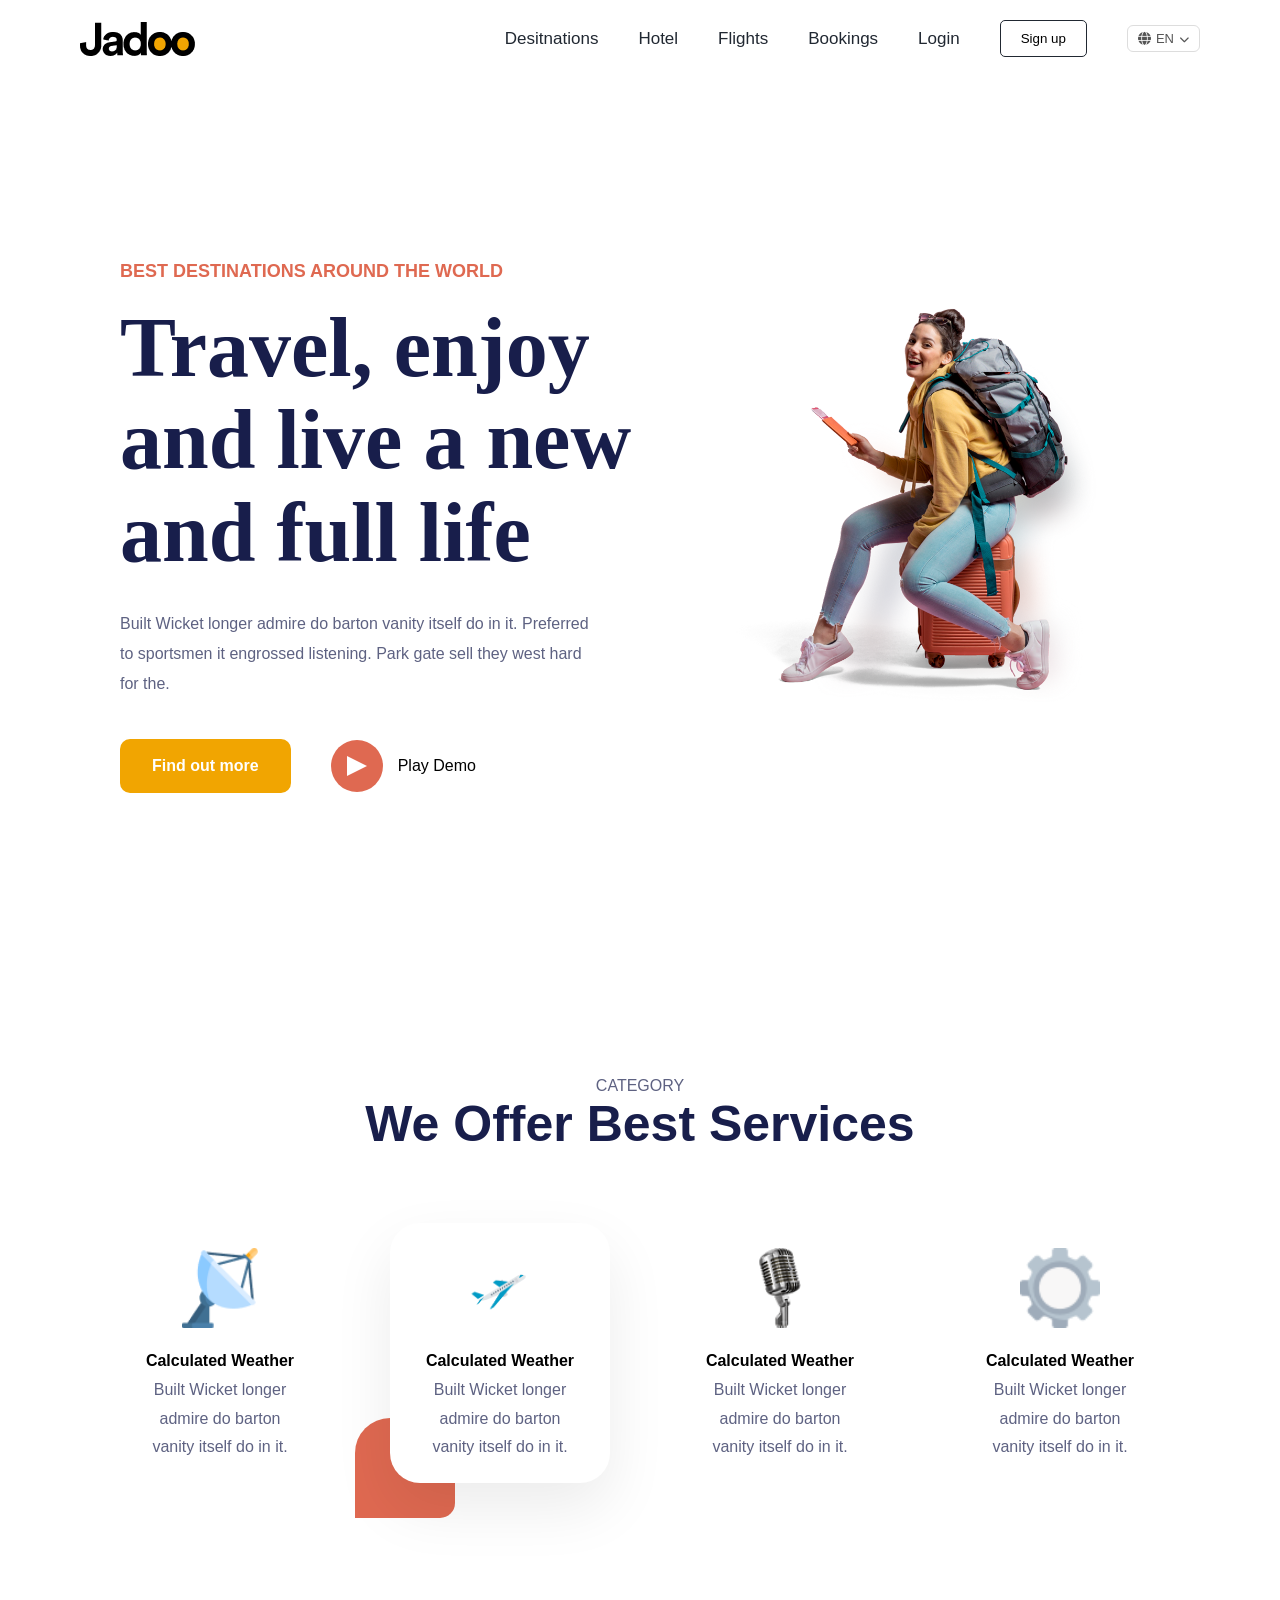
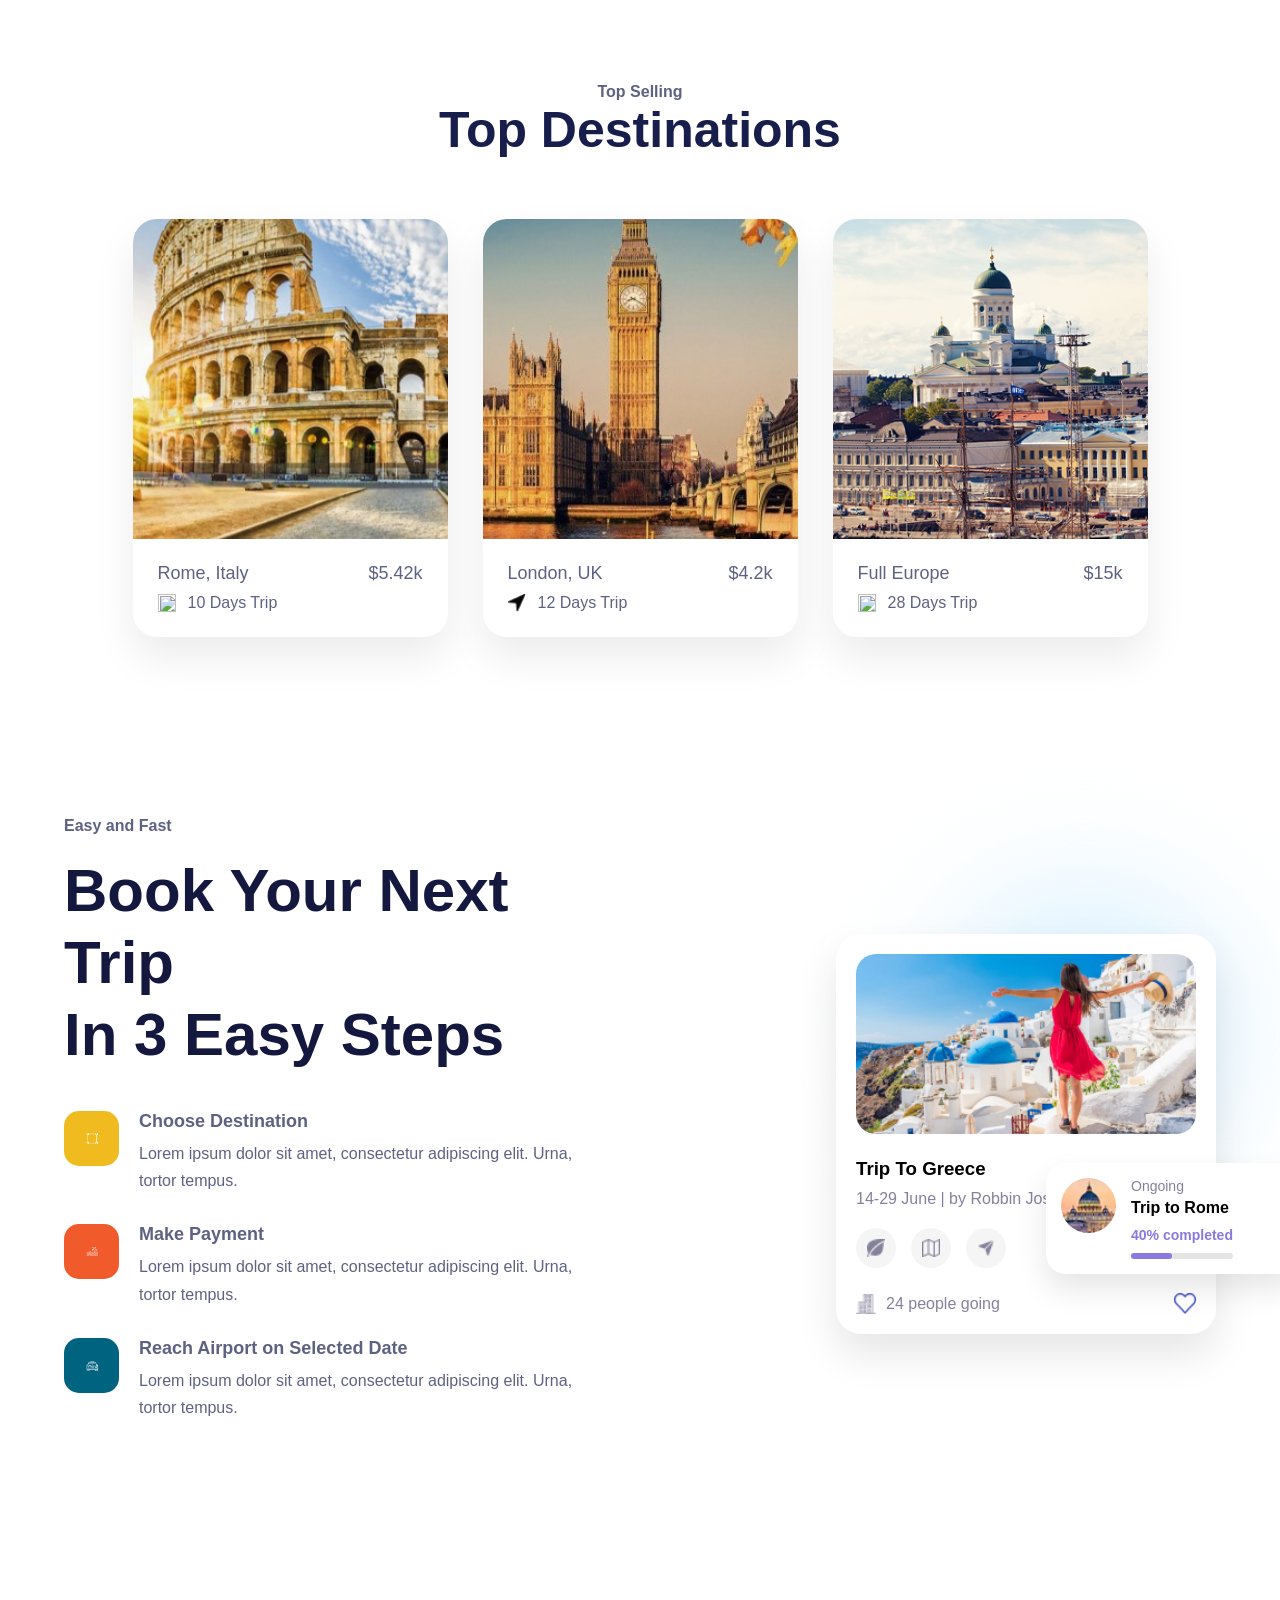
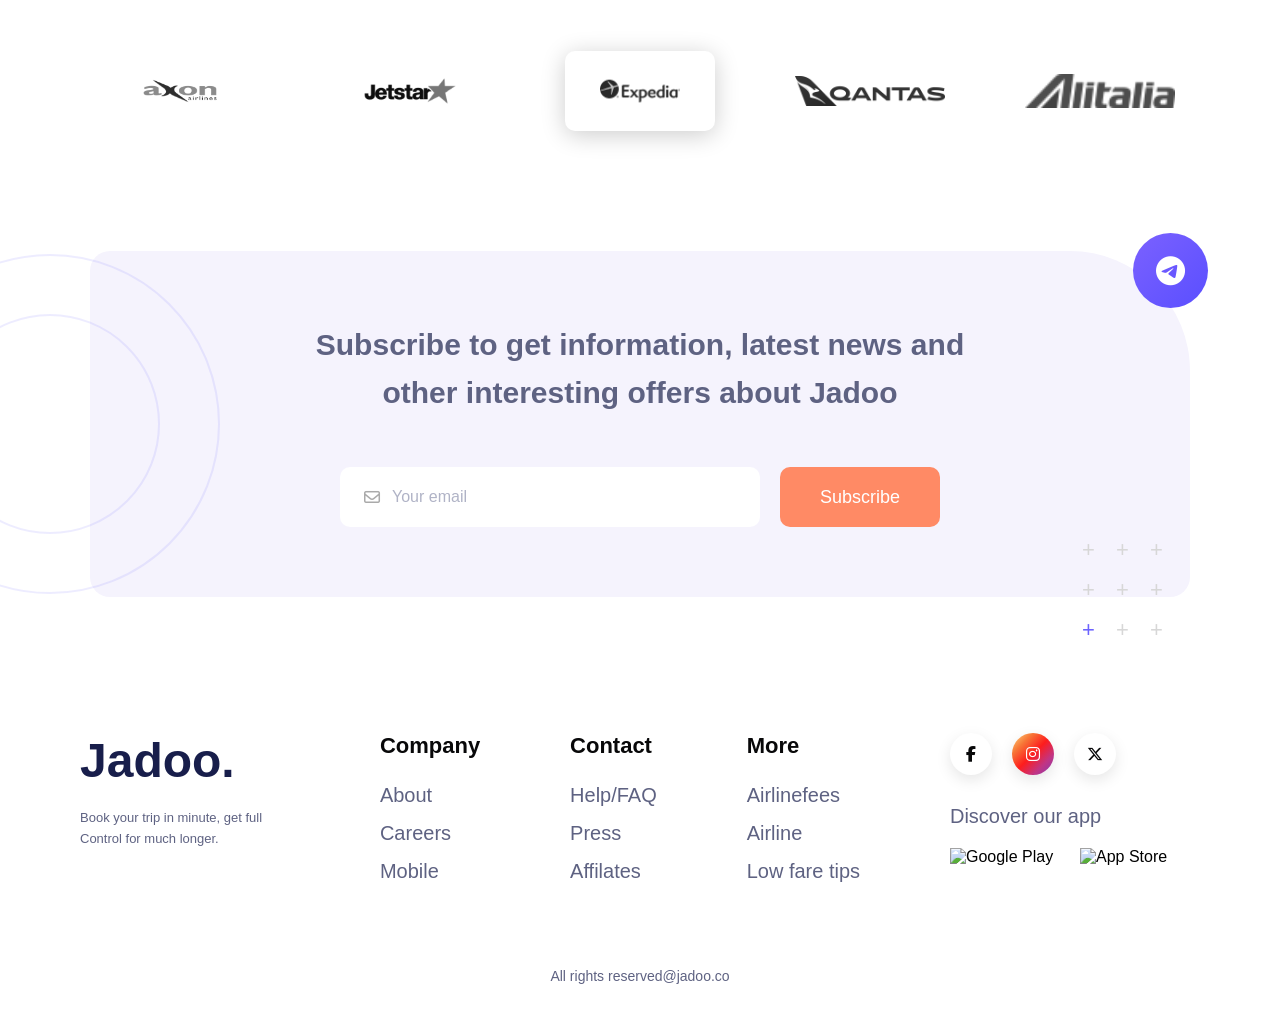
==== index.html @ e2c6bc91 "rename html file" ====
<!DOCTYPE html>
<html lang="en">
<head>
    <meta charset="UTF-8">
    <meta name="viewport" content="width=device-width, initial-scale=1.0">
    <title>travel</title>
    <link rel="stylesheet" href="travel.css">
    <link rel="stylesheet" href="https://cdnjs.cloudflare.com/ajax/libs/font-awesome/6.5.1/css/all.min.css">

    <style>
        .lang-wrapper {
            position: relative;
            display: inline-block;
        }

        .lang-btn {
            display: flex;
            align-items: center;
            gap: 5px;
            background: transparent;
            border: 1px solid #ddd;
            border-radius: 6px;
            cursor: pointer;
            color: #555;
            font-size: 13px;
            padding: 5px 10px;
        }

        .lang-btn:hover {
            border-color: #aaa;
        }

        .lang-dropdown {
            display: none;
            position: absolute;
            right: 0;
            top: calc(100% + 6px);
            background: #fff;
            border: 1px solid #eee;
            border-radius: 8px;
            min-width: 120px;
            box-shadow: 0 4px 16px rgba(0,0,0,0.08);
            overflow: hidden;
            z-index: 1000;
        }

        .lang-dropdown.open {
            display: block;
        }

        .lang-option {
            padding: 9px 14px;
            font-size: 13px;
            cursor: pointer;
            display: flex;
            justify-content: space-between;
            align-items: center;
            color: #444;
        }

        .lang-option:hover {
            background: #f7f7f7;
        }

        .lang-option.selected {
            background: #fef8ed;
        }

        .check-icon {
            color: #F5A623;
            display: none;
        }

        .lang-option.selected .check-icon {
            display: inline;
        }
    </style>
</head>
<body>

    <header>
        <img src="img/logo.png" alt="">
        <nav>
            <ul>
                <li><a href="#" data-en="Destinations" data-ar="الوجهات">Desitnations</a></li>
                <li><a href="#" data-en="Hotel" data-ar="الفنادق">Hotel</a></li>
                <li><a href="#" data-en="Flights" data-ar="الرحلات">Flights</a></li>
                <li><a href="#" data-en="Bookings" data-ar="الحجوزات">Bookings</a></li>
                <li><a href="#" data-en="Login" data-ar="تسجيل الدخول">Login</a></li>
                <button class="but" data-en="Sign up" data-ar="إنشاء حساب">Sign up</button>
                <li>
                    <div class="lang-wrapper">
                        <button class="lang-btn" id="lang-btn">
                            <i class="fa-solid fa-globe"></i>
                            <span id="lang-label">EN</span>
                            <i class="fa-solid fa-chevron-down" id="chevron" style="font-size:10px;"></i>
                        </button>
                        <div class="lang-dropdown" id="lang-dropdown">
                            <div class="lang-option selected" data-lang="EN">English <span class="check-icon">✓</span></div>
                            <div class="lang-option" data-lang="AR">العربية <span class="check-icon">✓</span></div>
                        </div>
                    </div>
                </li>
            </ul>
        </nav>
    </header>

    <section class="hero">
        <div class="hero-content">
            <span class="subtitle" data-en="BEST DESTINATIONS AROUND THE WORLD" data-ar="أفضل الوجهات حول العالم">
                BEST DESTINATIONS AROUND THE WORLD
            </span>

            <h1 data-en="Travel, enjoy <br> and live a new <br> and full life" data-ar="سافر، استمتع <br> وعش حياة <br> جديدة ومليئة">
                Travel, enjoy <br>
                and live a new <br>
                and full life
            </h1>

            <p data-en="Built Wicket longer admire do barton vanity itself do in it. Preferred to sportsmen it engrossed listening. Park gate sell they west hard for the." data-ar="استكشف أجمل الوجهات حول العالم واستمتع بتجارب لا تُنسى. نقدم لك أفضل العروض والخدمات لرحلة مثالية.">
                Built Wicket longer admire do barton vanity itself do in it.
                Preferred to sportsmen it engrossed listening.
                Park gate sell they west hard for the.
            </p>

            <div class="hero-buttons">
                <a href="#" class="btn-primary" data-en="Find out more" data-ar="اكتشف المزيد">Find out more</a>
                <div class="play-demo">
                    <div class="play-icon"><div class="triangle"></div></div>
                    <span data-en="Play Demo" data-ar="شاهد العرض">Play Demo</span>
                </div>
            </div>
        </div>

        <div class="hero-image">
            <img src="img/Traveller 1.png" alt="Traveller">
        </div>
    </section>

    <section class="CATEGORY">
        <p style="text-align: center; color: #5E6282;" data-en="CATEGORY" data-ar="الفئات">CATEGORY</p>
        <p style="text-align: center; color: #181E4B; font-size: 50px; font-weight: bold;" data-en="We Offer Best Services" data-ar="نقدم أفضل الخدمات">We Offer Best Services </p>
        <div class="cards">
            <div class="card-one">
                <img src="img/satellite-dish.png" alt="">
                <p style="font-weight: bold;" data-en="Calculated Weather" data-ar="طقس محسوب">Calculated Weather </p>
                <p style="color: #5E6282;" data-en="Built Wicket longer admire do barton vanity itself do in it." data-ar="نوفر لك معلومات دقيقة عن الطقس لتخطيط رحلتك بشكل مثالي.">Built Wicket longer <br>admire do barton <br> vanity itself do in it.</p>
            </div>
            <div class="card-two">
                <img src="img/plane.png" alt="">
                <p style="font-weight: bold;" data-en="Best Flights" data-ar="أفضل الرحلات">Calculated Weather </p>
                <p style="color: #5E6282;" data-en="Built Wicket longer admire do barton vanity itself do in it." data-ar="احجز أفضل رحلاتك الجوية بأسعار مناسبة وخدمة ممتازة.">Built Wicket longer <br>admire do barton <br> vanity itself do in it.</p>
                <div class="box_orange"></div>
            </div>
            <div class="card-one">
                <img src="img/image 25.png" alt="">
                <p style="font-weight: bold;" data-en="Local Events" data-ar="الفعاليات المحلية">Calculated Weather </p>
                <p style="color: #5E6282;" data-en="Built Wicket longer admire do barton vanity itself do in it." data-ar="اكتشف أفضل الفعاليات والأنشطة في وجهتك المفضلة.">Built Wicket longer <br>admire do barton <br> vanity itself do in it.</p>
            </div>
            <div class="card-one">
                <img src="img/power-supply 1.png" alt="">
                <p style="font-weight: bold;" data-en="Customization" data-ar="التخصيص">Calculated Weather </p>
                <p style="color: #5E6282;" data-en="Built Wicket longer admire do barton vanity itself do in it." data-ar="خصص رحلتك كما تريد واستمتع بتجربة سفر فريدة من نوعها.">Built Wicket longer <br>admire do barton <br> vanity itself do in it.</p>
            </div>
        </div>
    </section>

    <section class="TopSelling">
        <p style="text-align: center; color: #5E6282; font-weight:600;" data-en="Top Selling" data-ar="الأكثر مبيعاً">Top Selling</p>
        <p style="text-align: center; color: #181E4B; font-size: 50px; font-weight: bold;" data-en="Top Destinations" data-ar="أفضل الوجهات">Top Destinations</p>

        <div class="cardsCity">
            <div class="cardCity">
                <img src="img/London.png" alt="">
                <div class="cityInfo">
                    <p data-en="Rome, Italy" data-ar="روما، إيطاليا">Rome, Italy</p>
                    <p>$5.42k</p>
                </div>
                <div class="tripInfo">
                    <img src="img/navigation.png" alt="">
                    <p data-en="10 Days Trip" data-ar="رحلة 10 أيام">10 Days Trip</p>
                </div>
            </div>

            <div class="cardCity">
                <img src="img/Europe.jpg" alt="">
                <div class="cityInfo">
                    <p data-en="London, UK" data-ar="لندن، المملكة المتحدة">London, UK</p>
                    <p>$4.2k</p>
                </div>
                <div class="tripInfo">
                    <img src="img/Navigation.png" alt="">
                    <p data-en="12 Days Trip" data-ar="رحلة 12 يوماً">12 Days Trip</p>
                </div>
            </div>

            <div class="cardCity">
                <img src="img/Full Europe.png" alt="">
                <div class="cityInfo">
                    <p data-en="Full Europe" data-ar="جولة أوروبا الكاملة">Full Europe</p>
                    <p>$15k</p>
                </div>
                <div class="tripInfo">
                    <img src="img/navigation.png" alt="">
                    <p data-en="28 Days Trip" data-ar="رحلة 28 يوماً">28 Days Trip</p>
                </div>
            </div>
        </div>
    </section>

    <section class="Book">
        <div class="left-content">
            <p class="small-title" data-en="Easy and Fast" data-ar="سهل وسريع">Easy and Fast</p>
            <h1 class="main-title" data-en="Book Your Next Trip In 3 Easy Steps" data-ar="احجز رحلتك القادمة في 3 خطوات سهلة">
                Book Your Next Trip <br>In 3 Easy Steps
            </h1>

            <div class="paragraph">
                <div class="icon yellow"><img src="img/Choose Destination.png" alt=""></div>
                <div class="Book_text">
                    <h3 data-en="Choose Destination" data-ar="اختر الوجهة">Choose Destination</h3>
                    <p data-en="Lorem ipsum dolor sit amet, consectetur adipiscing elit. Urna, tortor tempus." data-ar="اختر وجهتك المفضلة من بين مئات الخيارات المتاحة حول العالم.">Lorem ipsum dolor sit amet, consectetur adipiscing elit. Urna, tortor tempus.</p>
                </div>
            </div>

            <div class="paragraph">
                <div class="icon orange"><img src="img/Make Payment.png" alt=""></div>
                <div class="Book_text">
                    <h3 data-en="Make Payment" data-ar="أتمم الدفع">Make Payment</h3>
                    <p data-en="Lorem ipsum dolor sit amet, consectetur adipiscing elit. Urna, tortor tempus." data-ar="ادفع بأمان وسهولة عبر وسائل الدفع المتعددة المتاحة لديك.">Lorem ipsum dolor sit amet, consectetur adipiscing elit. Urna, tortor tempus.</p>
                </div>
            </div>

            <div class="paragraph">
                <div class="icon blue"><img src="img/Reach Airport on Selected Date.png" alt=""></div>
                <div class="Book_text">
                    <h3 data-en="Reach Airport on Selected Date" data-ar="توجه للمطار في الموعد المحدد">Reach Airport on Selected Date</h3>
                    <p data-en="Lorem ipsum dolor sit amet, consectetur adipiscing elit. Urna, tortor tempus." data-ar="احضر إلى المطار في الموعد المحدد واستمتع برحلتك.">Lorem ipsum dolor sit amet, consectetur adipiscing elit. Urna, tortor tempus.</p>
                </div>
            </div>
        </div>

        <div class="right-content">
            <div class="TripToGreece">
                <img class="trip-image" src="img/Trip To Greece.jpg" alt="">
                <h3 data-en="Trip To Greece" data-ar="رحلة إلى اليونان">Trip To Greece</h3>
                <p class="date" data-en="14-29 June | by Robbin Joseph" data-ar="14-29 يونيو | بواسطة روبن جوزيف">14-29 June | by Robbin Joseph</p>
                <div class="icons">
                    <div class="circle"><img src="img/leaf 1.png" alt=""></div>
                    <div class="circle"><img src="img/map 1.png" alt=""></div>
                    <div class="circle"><img src="img/send 2.png" alt=""></div>
                </div>
                <div class="peopleHeart">
                    <div class="people">
                        <img src="img/building 1.png" alt="">
                        <span data-en="24 people going" data-ar="24 شخص مسجل">24 people going</span>
                    </div>
                    <img class="heart" src="img/heart (6) 1.png" alt="">
                </div>
            </div>

            <div class="ongoing-card">
                <img src="img/Ongoing.png" alt="">
                <div>
                    <p class="ongoing-text" data-en="Ongoing" data-ar="جارية">Ongoing</p>
                    <h4 data-en="Trip to Rome" data-ar="رحلة إلى روما">Trip to Rome</h4>
                    <p class="progress-text">
                        <span>40%</span> <span data-en="completed" data-ar="مكتملة">completed</span>
                    </p>
                    <div class="progress"><div class="progress-bar"></div></div>
                </div>
            </div>
        </div>
    </section>

    <section class="logos">
        <div class="logos">
            <img src="img/axon.png" alt="">
            <img src="img/jetstar.png" alt="">
            <img src="img/expedia.png" alt="" class="logoThree">
            <img src="img/qantas (1).png" alt="">
            <img src="img/alitalia.png" alt="">
        </div>
    </section>

    <section class="subscribe">
        <div class="subscribe-circles">
            <div class="circle-one"></div>
            <div class="circle-two"></div>
        </div>

        <h2 data-en="Subscribe to get information, latest news and other interesting offers about Jadoo" data-ar="اشترك للحصول على معلومات وآخر الأخبار والعروض المثيرة حول جادو">
            Subscribe to get information, latest news and other
            interesting offers about Jadoo
        </h2>

        <form class="subscribe-form">
            <div class="input-box">
                <i class="fa-regular fa-envelope"></i>
                <input type="email" id="email-input" placeholder="Your email" data-en-placeholder="Your email" data-ar-placeholder="بريدك الإلكتروني">
            </div>
            <button type="submit" data-en="Subscribe" data-ar="اشترك">Subscribe</button>
        </form>

        <div class="telegram"><i class="fa-brands fa-telegram"></i></div>
    </section>

    <div class="plus-pattern">
        <span>+</span><span>+</span><span>+</span>
        <span>+</span><span>+</span><span>+</span>
        <span class="active">+</span><span>+</span><span>+</span>
    </div>

    <footer>
        <div class="footer-container">
            <div class="footer-logo">
                <h2>Jadoo.</h2>
                <p data-en="Book your trip in minute, get full Control for much longer." data-ar="احجز رحلتك في دقيقة، واحصل على تحكم كامل لفترة أطول.">
                    Book your trip in minute, get full Control for much longer.
                </p>
            </div>

            <div class="footer-links">
                <h3 data-en="Company" data-ar="الشركة">Company</h3>
                <ul>
                    <li><a href="#" data-en="About" data-ar="عن الشركة">About</a></li>
                    <li><a href="#" data-en="Careers" data-ar="وظائف">Careers</a></li>
                    <li><a href="#" data-en="Mobile" data-ar="الجوال">Mobile</a></li>
                </ul>
            </div>

            <div class="footer-links">
                <h3 data-en="Contact" data-ar="التواصل">Contact</h3>
                <ul>
                    <li><a href="#" data-en="Help/FAQ" data-ar="المساعدة / الأسئلة الشائعة">Help/FAQ</a></li>
                    <li><a href="#" data-en="Press" data-ar="الصحافة">Press</a></li>
                    <li><a href="#" data-en="Affiliates" data-ar="الشركاء">Affilates</a></li>
                </ul>
            </div>

            <div class="footer-links">
                <h3 data-en="More" data-ar="المزيد">More</h3>
                <ul>
                    <li><a href="#" data-en="Airline fees" data-ar="رسوم الطيران">Airlinefees</a></li>
                    <li><a href="#" data-en="Airline" data-ar="شركات الطيران">Airline</a></li>
                    <li><a href="#" data-en="Low fare tips" data-ar="نصائح التوفير">Low fare tips</a></li>
                </ul>
            </div>

            <div class="footer-social">
                <div class="social-icons">
                    <a href="#"><i class="fa-brands fa-facebook-f"></i></a>
                    <a href="#" class="instagram"><i class="fa-brands fa-instagram"></i></a>
                    <a href="#"><i class="fa-brands fa-x-twitter"></i></a>
                </div>
                <h4 data-en="Discover our app" data-ar="اكتشف تطبيقنا">Discover our app</h4>
                <div class="app-buttons">
                    <img src="https://upload.wikimedia.org/wikipedia/commons/7/78/Google_Play_Store_badge_EN.svg" alt="Google Play">
                    <img src="https://developer.apple.com/assets/elements/badges/download-on-the-app-store.svg" alt="App Store">
                </div>
            </div>
        </div>

        <div class="copyright" data-en="All rights reserved@jadoo.co" data-ar="جميع الحقوق محفوظة@jadoo.co">
            All rights reserved@jadoo.co
        </div>
    </footer>

    <script>
        const langBtn = document.getElementById('lang-btn');
        const dropdown = document.getElementById('lang-dropdown');
        const langLabel = document.getElementById('lang-label');
        let currentLang = 'EN';

        langBtn.addEventListener('click', e => {
            e.stopPropagation();
            dropdown.classList.toggle('open');
        });

        document.addEventListener('click', () => dropdown.classList.remove('open'));

        document.querySelectorAll('.lang-option').forEach(opt => {
            opt.addEventListener('click', e => {
                e.stopPropagation();
                const lang = opt.dataset.lang;
                if (lang === currentLang) return;
                currentLang = lang;

                document.querySelectorAll('.lang-option').forEach(o => o.classList.remove('selected'));
                opt.classList.add('selected');
                langLabel.textContent = lang;

                const isAR = lang === 'AR';
                document.documentElement.lang = isAR ? 'ar' : 'en';
                document.documentElement.dir = isAR ? 'rtl' : 'ltr';

                document.querySelectorAll('[data-en]').forEach(el => {
                    if (el.tagName === 'INPUT') return;
                    el.innerHTML = isAR ? el.dataset.ar : el.dataset.en;
                });

                document.querySelectorAll('[data-en-placeholder]').forEach(el => {
                    el.placeholder = isAR ? el.dataset.arPlaceholder : el.dataset.enPlaceholder;
                });

                dropdown.classList.remove('open');
            });
        });
    </script>

</body>
</html>
---- travel.css ----
* {
    margin: 0;
    padding: 0;
    box-sizing: border-box;
}

body {
    font-family: 'Poppins', sans-serif;
    background: #fff;
}

header {
    display: flex;
    justify-content: space-between;
    align-items: center;
    padding: 20px 80px;
}

nav ul {
    display: flex;
    align-items: center;
    gap: 40px;
    list-style: none;
}

nav ul li a {
    text-decoration: none;
    color: #212832;
    font-size: 17px;
    font-weight: 500;
}

button {
    padding: 10px 20px;
    border: 1px solid #212832;
    border-radius: 5px;
    background: transparent;
    cursor: pointer;
}
.hero {
    width: 100%;
    min-height: 100vh;
    display: flex;
    justify-content: space-between;
    align-items: center;
    padding: 50px 120px;
}

.hero-content {
    width: 50%;
}

.subtitle {
    color: #DF6951;
    font-size: 18px;
    font-weight: 700;
    text-transform: uppercase;
}

.hero-content h1 {
    font-size: 84px;
    color: #181E4B;
    line-height: 1.1;
    margin-top: 20px;
    font-family: Georgia, serif;
}

.hero-content p {
    margin-top: 30px;
    color: #5E6282;
    line-height: 30px;
    max-width: 480px;
}

.hero-buttons {
    display: flex;
    align-items: center;
    gap: 40px;
    margin-top: 40px;
}

.btn-primary {
    background: #F1A501;
    color: #fff;
    text-decoration: none;
    padding: 18px 32px;
    border-radius: 10px;
    font-weight: 600;
}

.play-demo {
    display: flex;
    align-items: center;
    gap: 15px;
    cursor: pointer;
}

.play-icon {
    width: 52px;
    height: 52px;
    border-radius: 50%;
    background: #DF6951;
    display: flex;
    justify-content: center;
    align-items: center;
    color: #fff;
    font-size: 14px;
}
.triangle{
    width: 0;
    height: 0;
    border-top: 10px solid transparent;
    border-bottom: 10px solid transparent;
    border-left: 20px solid white;
}
.hero-image {
    width: 50%;
    display: flex;
    justify-content: center;
}

.hero-image img {
    width: 90%;
    max-width: 650px;
}

.CATEGORY {
    padding: 100px 80px;
    text-align: center;
}

.cards {
    display: flex;
    justify-content: center;
    align-items: center;
    gap: 60px;
    margin-top: 70px;
    flex-wrap: wrap;
}

.card-one {
    width: 220px;
    height: 260px;
    padding: 25px;
    border-radius: 30px;
    background: #fff;
    text-align: center;
}

.card-one img {
    width: 80px;
    height: 80px;
    object-fit: contain;
    margin-bottom: 15px;
}

.card-two {
    width: 220px;
    height: 260px;
    padding: 25px;
    border-radius: 30px;
    background: #fff;
    text-align: center;
    position: relative;
    box-shadow: 0px 25px 60px rgba(0, 0, 0, 0.08);
}

.card-two img {
    width: 80px;
    height: 80px;
    object-fit: contain;
    margin-bottom: 15px;
}

.card-one p,
.card-two p {
    line-height: 1.8;
}

.box_orange {
    position: absolute;
    width: 100px;
    height: 100px;
    background: #DF6951;
    border-radius: 35px 0px 15px 0px;
    left: -35px;
    bottom: -35px;
    z-index: -1;
}

.TopSelling {
    padding: 100px 80px;
}

.cardsCity {
    display: flex;
    justify-content: center;
    gap: 35px;
    margin-top: 60px;
    flex-wrap: wrap;
}

.cardCity {
    width: 315px;
    background: #fff;
    border-radius: 24px;
    overflow: hidden;
    box-shadow: 0px 20px 40px rgba(0, 0, 0, 0.08);
    transition: 0.3s;
}

.cardCity:hover {
    transform: translateY(-10px);
}

.cardCity img {
    width: 100%;
    height: 320px;
    object-fit: cover;
}

.cityInfo {
    display: flex;
    justify-content: space-between;
    padding: 20px 25px 10px;
    color: #5E6282;
    font-size: 18px;
}

.tripInfo {
    display: flex;
    align-items: center;
    gap: 12px;
    padding: 0 25px 25px;
    color: #5E6282;
}

.tripInfo img {
    width: 18px;
    height: 18px;
}

.cityInfo p,
.tripInfo p {
    margin: 0;
}


.Book {
    width: 90%;
    margin: auto;
    display: flex;
    justify-content: space-between;
    align-items: center;
    padding: 80px 0;
}

.left-content {
    width: 45%;
}

.small-title {
    color: #5E6282;
    font-weight: 600;
    margin-bottom: 20px;
}

.main-title {
    font-size: 60px;
    line-height: 1.2;
    color: #14183E;
    margin-bottom: 40px;
}

.paragraph {
    display: flex;
    gap: 20px;
    margin-bottom: 30px;
}

.icon {
    width: 55px;
    height: 55px;
    border-radius: 15px;
    display: flex;
    justify-content: center;
    align-items: center;
    flex-shrink: 0;
}

.icon img {
    width: 24px;
}

.yellow { background: #F0BB1F; }
.orange { background: #F15A2B; }
.blue   { background: #006380; }

.Book_text h3 {
    color: #5E6282;
    font-size: 18px;
    margin-bottom: 8px;
}

.Book_text p {
    color: #5E6282;
    line-height: 1.7;
}


.right-content {
    position: relative;
}

.right-content::before {
    content: "";
    position: absolute;
    width: 300px;
    height: 300px;
    background: #DDF2FF;
    border-radius: 50%;
    top: -50px;
    left: 100px;
    filter: blur(60px);
    z-index: -1;
}

.TripToGreece {
    width: 380px;
    background: white;
    border-radius: 25px;
    padding: 20px;
    box-shadow: 0 20px 40px rgba(0, 0, 0, 0.10);
}

.trip-image {
    width: 100%;
    height: 180px;
    object-fit: cover;
    border-radius: 20px;
}

.TripToGreece h3 {
    margin-top: 20px;
    margin-bottom: 10px;
}

.date {
    color: #84829A;
}

.icons {
    display: flex;
    gap: 15px;
    margin-top: 20px;
}

.circle {
    width: 40px;
    height: 40px;
    border-radius: 50%;
    background: #F5F5F5;
    display: flex;
    justify-content: center;
    align-items: center;
}

.circle img {
    width: 18px;
}

.peopleHeart {
    margin-top: 25px;
    display: flex;
    justify-content: space-between;
    align-items: center;
}

.people {
    display: flex;
    gap: 10px;
    align-items: center;
}

.people img {
    width: 20px;
}

.people span {
    color: #84829A;
}

.heart {
    width: 22px;
}

.ongoing-card {
    position: absolute;
    right: -80px;
    bottom: 60px;
    width: 250px;
    background: white;
    border-radius: 20px;
    padding: 15px;
    display: flex;
    gap: 15px;
    box-shadow: 0 15px 30px rgba(0, 0, 0, 0.10);
}

.ongoing-card img {
    width: 55px;
    height: 55px;
    border-radius: 50%;
    object-fit: cover;
}

.ongoing-text {
    color: #84829A;
    font-size: 14px;
}

.ongoing-card h4 {
    margin: 5px 0;
}

.progress-text {
    font-size: 14px;
    margin-top: 10px;
}

.progress-text span {
    color: #8A79DF;
    font-weight: 600;
}

.progress {
    width: 100%;
    height: 6px;
    background: #E5E5E5;
    border-radius: 10px;
    margin-top: 10px;
}

.progress-bar {
    width: 40%;
    height: 100%;
    background: #8A79DF;
    border-radius: 10px;
}

.testimonials {
    display: flex;
    align-items: flex-start;
    justify-content: space-between;
    padding: 60px 80px;
    gap: 40px;
    max-width: 1100px;
    margin: auto;
}

.testimonials-left {
    flex: 1;
    min-width: 220px;
}

.label {
    font-size: 13px;
    font-weight: 600;
    letter-spacing: 2px;
    color: #84829A;
    text-transform: uppercase;
    display: block;
    margin-bottom: 12px;
}

.heading {
    font-size: 42px;
    font-weight: 800;
    color: #181E4B;
    line-height: 1.2;
    margin-bottom: 40px;
}

.dots {
    display: flex;
    gap: 10px;
    margin-top: 40px;
}

.dot {
    width: 12px;
    height: 12px;
    border-radius: 50%;
    background: #ccc;
    cursor: pointer;
    transition: background 0.3s;
}

.dot.active {
    background: #181E4B;
}

.testimonials-right {
    flex: 1.2;
    position: relative;
    display: flex;
    flex-direction: column;
}

.active-card {
    background: #fff;
    border-radius: 16px;
    border: 0.5px solid #e0e0e0;
    padding: 28px 28px 24px;
    box-shadow: 0 4px 24px rgba(0, 0, 0, 0.06);
    position: relative;
}

.avatar {
    width: 60px;
    height: 60px;
    border-radius: 50%;
    object-fit: cover;
    border: 3px solid #e0e7ef;
    margin-bottom: 14px;
}

.quote {
    font-size: 14px;
    color: #5E6282;
    line-height: 1.8;
    margin-bottom: 20px;
}

.name {
    font-size: 16px;
    font-weight: 700;
    color: #181E4B;
    margin-bottom: 4px;
}

.location {
    font-size: 13px;
    color: #84829A;
}

.nav-btns {
    position: absolute;
    right: -16px;
    top: 40%;
    display: flex;
    flex-direction: column;
    gap: 8px;
    transform: translateY(-50%);
}

.nav-btn {
    width: 34px;
    height: 34px;
    border-radius: 50%;
    border: 0.5px solid #ddd;
    background: #fff;
    font-size: 18px;
    cursor: pointer;
    display: flex;
    align-items: center;
    justify-content: center;
    color: #5E6282;
    transition: background 0.2s;
}

.nav-btn:hover {
    background: #f3f4f6;
}

.next-card {
    background: #fff;
    border-radius: 14px;
    border: 0.5px solid #e0e0e0;
    padding: 16px 28px;
    margin-top: 10px;
    opacity: 0.75;
    box-shadow: 0 2px 12px rgba(0, 0, 0, 0.04);
}

.next-name {
    font-size: 15px;
    font-weight: 700;
    color: #181E4B;
    margin-bottom: 4px;
}

.next-role {
    font-size: 13px;
    color: #84829A;
}


.logos {
    display: flex;
    gap: 80px;
    padding: 60px 80px;
    justify-content: center;
    align-items: center;
}

.logos img {
    width: 150px;
    height: 80px;
    object-fit: contain;
    filter: grayscale(100%);
}

.logoThree {
    background-color: #fff;
    box-shadow: 0 4px 24px rgba(0, 0, 0, 0.2);
    border-radius: 10px;
    filter: none;
}
.Jadoo h2 {
    font-weight: bold;
    font-size: 50px;
    color: #181E4B;
    padding: 0 40px;
}

.Jadoo p {
    font-weight: bold;
    font-size: 20px;
    color: #5E6282;
    padding: 20px 120px;
}

.jadoo {
    display: flex;
    justify-content: center;
    gap: 80px;
}

.Company h3 {
    font-weight: bold;
    font-size: 25px;
    color: black;
    padding: 20px 0;
}

.Company a {
    text-decoration: none;
    color: #5E6282;
    display: flex;
    flex-direction: column;
    margin-bottom: 15px;
}


.subscribe {
    position: relative;
    max-width: 1100px;
    margin: auto;
    background: #f5f3fd;
    border-radius: 20px 120px 20px 20px;
    padding: 70px 80px;
}
.subscribe-wrapper {
    position: relative;
    max-width: 1100px;
    margin: auto;
}

.subscribe h2 {
    max-width: 700px;
    margin: auto;
    text-align: center;
    font-size: 30px;
    line-height: 1.6;
    color: #5E6282;
    font-weight: 600;
}

.subscribe-form {
    margin-top: 50px;
    display: flex;
    justify-content: center;
    align-items: center;
    gap: 20px;
    flex-wrap: wrap;
}

.input-box {
    width: 420px;
    height: 60px;
    background: #fff;
    border-radius: 10px;
    display: flex;
    align-items: center;
    gap: 12px;
    padding: 0 24px;
    color: #aaa;
}

.input-box input {
    width: 100%;
    border: none;
    outline: none;
    font-size: 16px;
    color: #5E6282;
}

.input-box input::placeholder {
    color: #b0b3c6;
}

.subscribe-form button {
    width: 160px;
    height: 60px;
    border: none;
    border-radius: 10px;
    background: #ff8a65;
    color: #fff;
    font-size: 18px;
    cursor: pointer;
    transition: 0.3s;
}

.subscribe-form button:hover {
    transform: translateY(-3px);
}

.telegram {
    position: absolute;
    top: -18px;
    right: -18px;
    width: 75px;
    height: 75px;
    border-radius: 50%;
    background: linear-gradient(135deg, #7b61ff, #5a4fff);
    display: flex;
    align-items: center;
    justify-content: center;
    color: #fff;
    font-size: 30px;
    z-index: 100;
}

.subscribe-circles {
    position: absolute;
    left: -40px;
    top: 50%;
    transform: translateY(-50%);
    pointer-events: none;
}

.circle-one,
.circle-two {
    border-radius: 50%;
    border: 2px solid rgba(108, 99, 255, 0.12);
    position: absolute;
    top: 50%;
    left: 0;
    transform: translate(-50%, -50%);
}

.circle-one {
    width: 220px;
    height: 220px;
}

.circle-two {
    width: 340px;
    height: 340px;
}

.plus-pattern {
    display: grid;
    grid-template-columns: repeat(3, 20px);
    gap: 14px;
    color: #d7d7d7;
    font-size: 22px;
    font-weight: 300;
    position: relative;
    max-width: 1100px;
    margin: -60px auto 0;
    padding-right: 20px;
    justify-content: end;
}

.plus-pattern .active {
    color: #6c63ff;
}

footer {
    padding: 90px 80px 40px;
}

.footer-container {
    display: flex;
    justify-content: space-between;
    align-items: flex-start;
    flex-wrap: wrap;
    gap: 50px;
}

.footer-logo h2 {
    font-size: 48px;
    color: #181E4B;
    font-weight: 700;
    margin-bottom: 20px;
}

.footer-logo p {
    color: #5E6282;
    font-size: 13px;
    line-height: 1.6;
    max-width: 210px;
}

.footer-links h3 {
    color: #080809;
    font-size: 22px;
    font-weight: 700;
    margin-bottom: 25px;
}

.footer-links ul {
    list-style: none;
}

.footer-links ul li {
    margin-bottom: 15px;
}

.footer-links ul li a {
    text-decoration: none;
    color: #5E6282;
    font-size: 20px;
    font-weight: 500;
}

.footer-social {
    display: flex;
    flex-direction: column;
    align-items: flex-start;
}

.social-icons {
    display: flex;
    gap: 20px;
    margin-bottom: 30px;
}

.social-icons a {
    width: 42px;
    height: 42px;
    background: #fff;
    border-radius: 50%;
    display: flex;
    align-items: center;
    justify-content: center;
    text-decoration: none;
    color: #080809;
    box-shadow: 0 5px 15px rgba(0, 0, 0, 0.1);
}

.instagram {
    background: linear-gradient(135deg, #ffdc80, #f77737, #fd1d1d, #c13584, #833ab4) !important;
    color: #fff !important;
}

.footer-social h4 {
    color: #5E6282;
    font-size: 20px;
    font-weight: 500;
    margin-bottom: 20px;
}

.app-buttons {
    display: flex;
    gap: 10px;
}

.app-buttons img {
    width: 120px;
    height: auto;
}

.copyright {
    text-align: center;
    margin-top: 70px;
    color: #5E6282;
    font-size: 14px;
    font-weight: 500;
}

@media (max-width: 992px) {
    .footer-container {
        flex-direction: column;
        gap: 40px;
    }
    .footer-logo h2 {
        font-size: 40px;
    }
    .footer-links ul li a {
        font-size: 18px;
    }
}

@media (max-width: 768px) {
    body {
        padding: 20px;
    }
    .subscribe {
        border-radius: 50px 20px 20px 20px;
        padding: 70px 20px;
    }
    .subscribe h2 {
        font-size: 26px;
    }
    .input-box {
        width: 100%;
    }
    .subscribe-form button {
        width: 100%;
    }
}
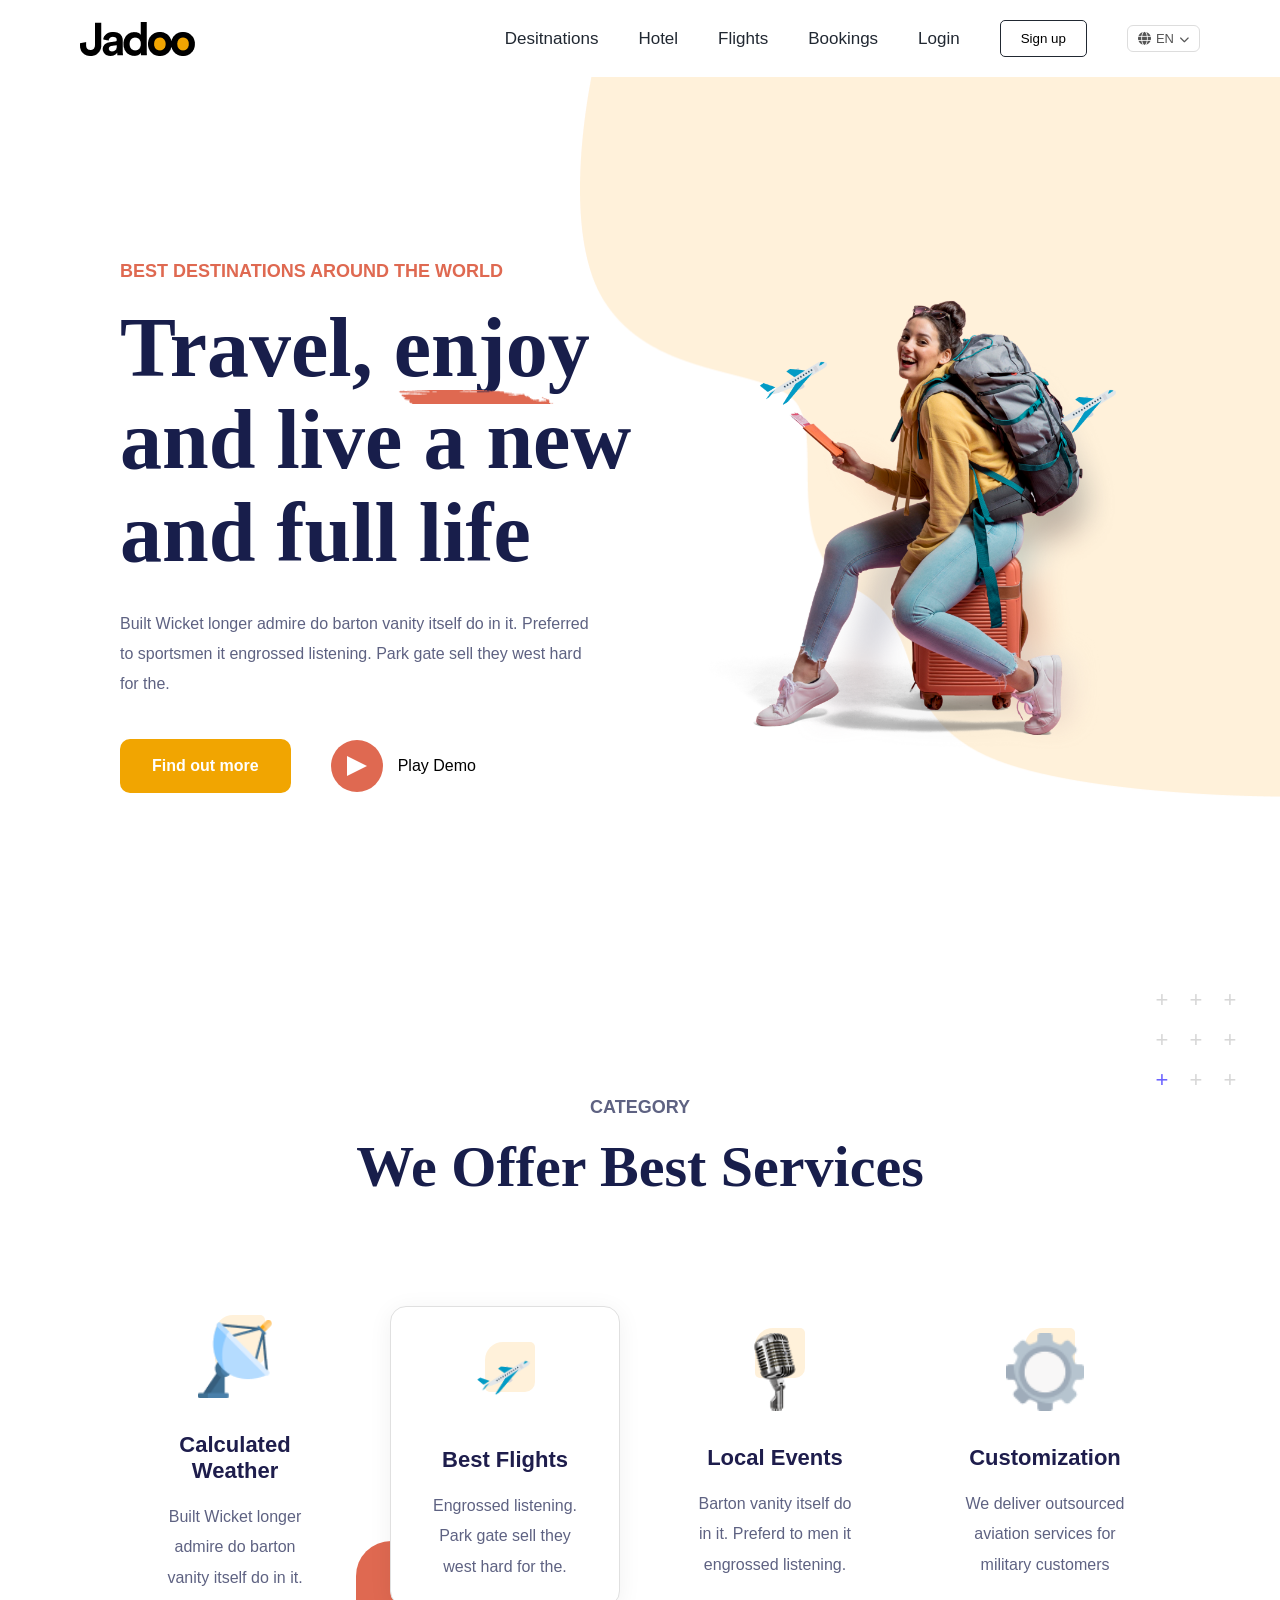
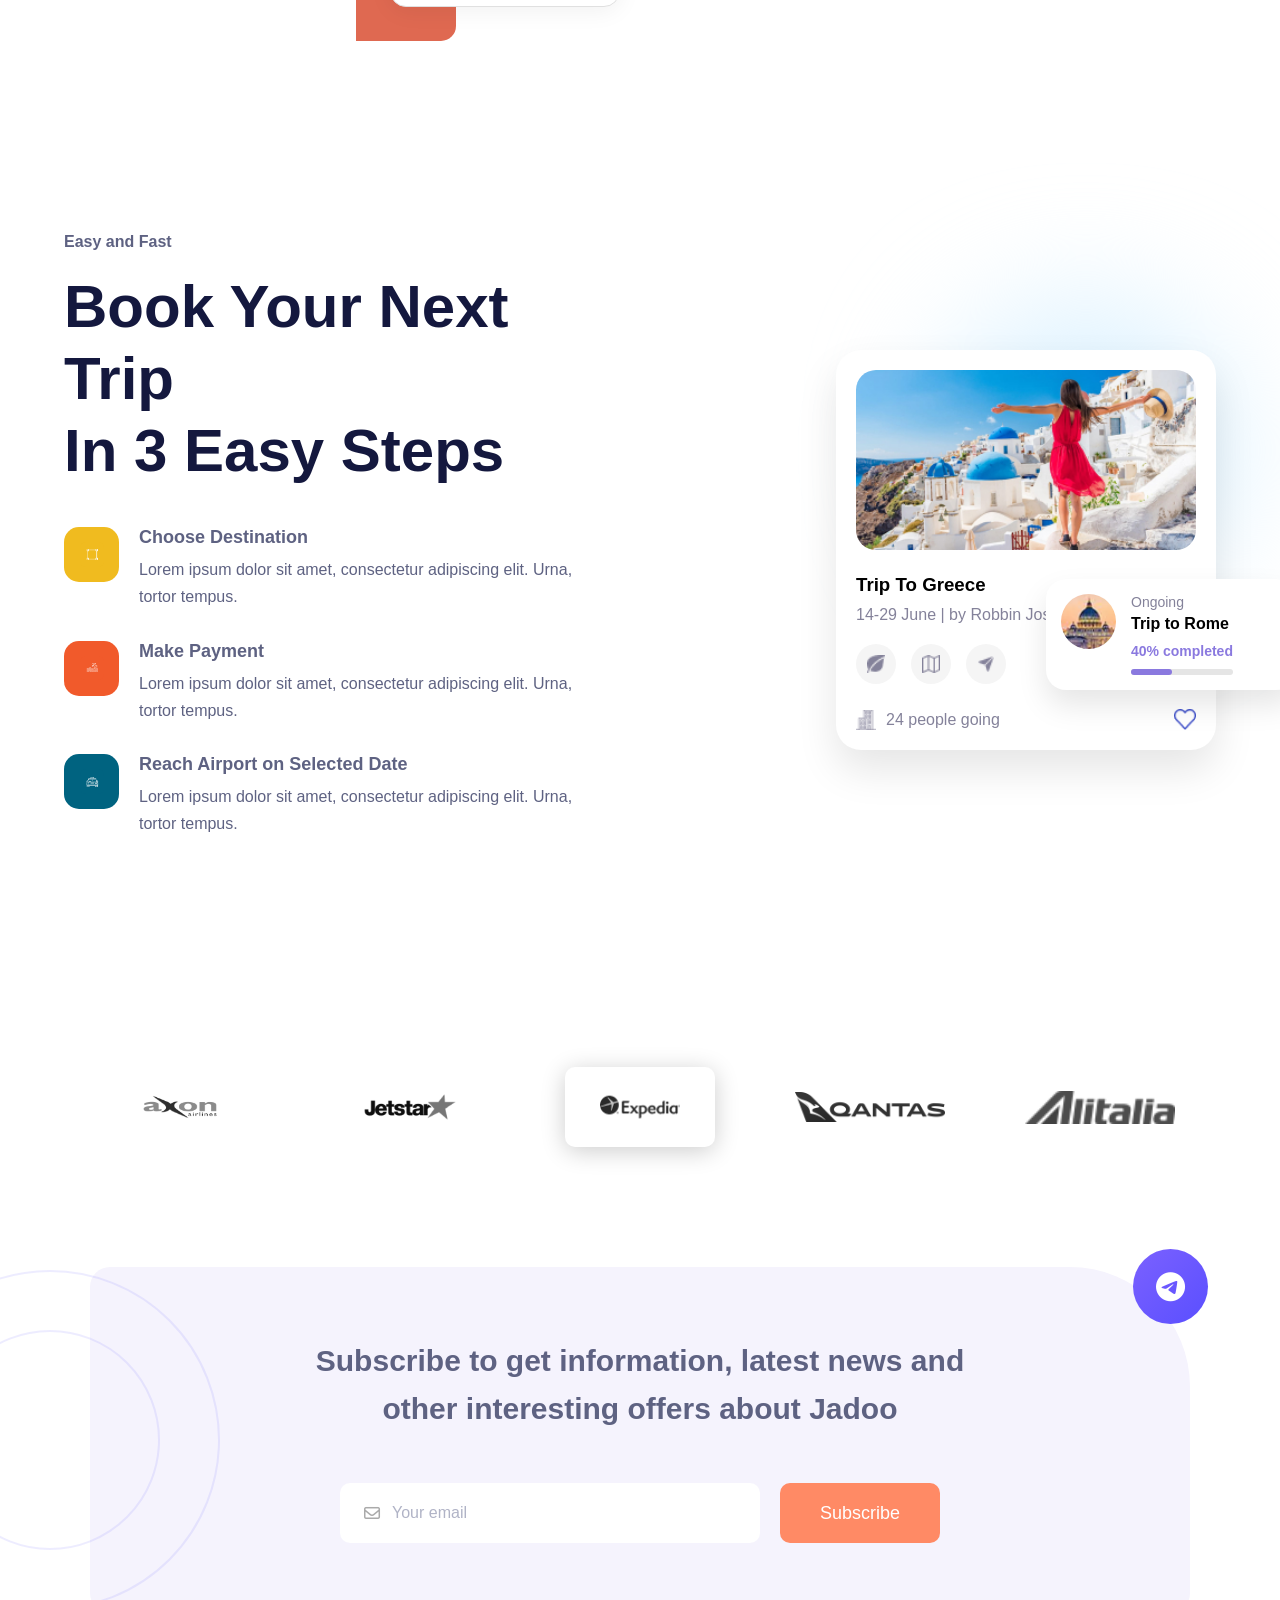
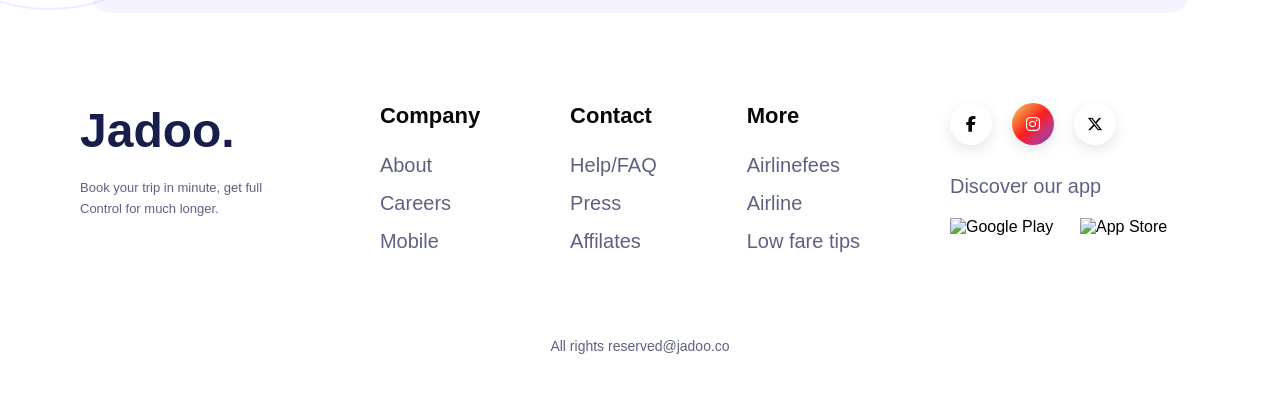
==== commit a39a6b81: "set index.html for github pages" ====
--- a/index.html
+++ b/index.html
@@ -4,7 +4,7 @@
     <meta charset="UTF-8">
     <meta name="viewport" content="width=device-width, initial-scale=1.0">
     <title>travel</title>
-    <link rel="stylesheet" href="travel.css">
+    <link rel="stylesheet" href="index.css">
     <link rel="stylesheet" href="https://cdnjs.cloudflare.com/ajax/libs/font-awesome/6.5.1/css/all.min.css">
 
     <style>
@@ -75,12 +75,62 @@
             display: inline;
         }
     </style>
+    <style>
+        .enjoy-underline {
+            position: relative;
+            display: inline-block;
+        }
+        .enjoy-underline::after {
+            content: '';
+            position: absolute;
+            left: 0;
+            bottom: -10px;
+            width: 100%;
+            height: 14px;
+            background-image: url('[data-uri]');
+            background-repeat: no-repeat;
+            background-size: 100% 100%;
+        }
+
+        .hero-decore-bg {
+            position: absolute;
+            top: 0;
+            right: 0;
+            width: 55%;
+            max-width: 700px;
+            z-index: 0;
+            pointer-events: none;
+        }
+        .hero {
+            position: relative;
+        }
+        .hero-content, .hero-image {
+            position: relative;
+            z-index: 1;
+        }
+        .CATEGORY {
+            position: relative;
+            overflow: visible;
+        }
+        .category-dots {
+            position: absolute;
+            top: 10px;
+            right: 40px;
+            margin: 0;
+            padding: 0;
+        }
+    </style>
 </head>
 <body>
 
     <header>
         <img src="img/logo.png" alt="">
-        <nav>
+        <div class="hamburger" id="hamburger" onclick="toggleMenu()">
+            <span></span>
+            <span></span>
+            <span></span>
+        </div>
+        <nav id="main-nav">
             <ul>
                 <li><a href="#" data-en="Destinations" data-ar="الوجهات">Desitnations</a></li>
                 <li><a href="#" data-en="Hotel" data-ar="الفنادق">Hotel</a></li>
@@ -106,13 +156,14 @@
     </header>
 
     <section class="hero">
+        <img src="img/Decore__2_.png" alt="" class="hero-decore-bg">
         <div class="hero-content">
             <span class="subtitle" data-en="BEST DESTINATIONS AROUND THE WORLD" data-ar="أفضل الوجهات حول العالم">
                 BEST DESTINATIONS AROUND THE WORLD
             </span>
 
-            <h1 data-en="Travel, enjoy <br> and live a new <br> and full life" data-ar="سافر، استمتع <br> وعش حياة <br> جديدة ومليئة">
-                Travel, enjoy <br>
+            <h1 data-en="Travel, <span class='enjoy-underline'>enjoy</span> <br> and live a new <br> and full life" data-ar="سافر، <span class='enjoy-underline'>استمتع</span> <br> وعش حياة <br> جديدة ومليئة">
+                Travel, <span class="enjoy-underline">enjoy</span> <br>
                 and live a new <br>
                 and full life
             </h1>
@@ -138,75 +189,67 @@
     </section>
 
     <section class="CATEGORY">
-        <p style="text-align: center; color: #5E6282;" data-en="CATEGORY" data-ar="الفئات">CATEGORY</p>
-        <p style="text-align: center; color: #181E4B; font-size: 50px; font-weight: bold;" data-en="We Offer Best Services" data-ar="نقدم أفضل الخدمات">We Offer Best Services </p>
-        <div class="cards">
-            <div class="card-one">
-                <img src="img/satellite-dish.png" alt="">
-                <p style="font-weight: bold;" data-en="Calculated Weather" data-ar="طقس محسوب">Calculated Weather </p>
-                <p style="color: #5E6282;" data-en="Built Wicket longer admire do barton vanity itself do in it." data-ar="نوفر لك معلومات دقيقة عن الطقس لتخطيط رحلتك بشكل مثالي.">Built Wicket longer <br>admire do barton <br> vanity itself do in it.</p>
-            </div>
-            <div class="card-two">
-                <img src="img/plane.png" alt="">
-                <p style="font-weight: bold;" data-en="Best Flights" data-ar="أفضل الرحلات">Calculated Weather </p>
-                <p style="color: #5E6282;" data-en="Built Wicket longer admire do barton vanity itself do in it." data-ar="احجز أفضل رحلاتك الجوية بأسعار مناسبة وخدمة ممتازة.">Built Wicket longer <br>admire do barton <br> vanity itself do in it.</p>
-                <div class="box_orange"></div>
-            </div>
-            <div class="card-one">
-                <img src="img/image 25.png" alt="">
-                <p style="font-weight: bold;" data-en="Local Events" data-ar="الفعاليات المحلية">Calculated Weather </p>
-                <p style="color: #5E6282;" data-en="Built Wicket longer admire do barton vanity itself do in it." data-ar="اكتشف أفضل الفعاليات والأنشطة في وجهتك المفضلة.">Built Wicket longer <br>admire do barton <br> vanity itself do in it.</p>
-            </div>
-            <div class="card-one">
-                <img src="img/power-supply 1.png" alt="">
-                <p style="font-weight: bold;" data-en="Customization" data-ar="التخصيص">Calculated Weather </p>
-                <p style="color: #5E6282;" data-en="Built Wicket longer admire do barton vanity itself do in it." data-ar="خصص رحلتك كما تريد واستمتع بتجربة سفر فريدة من نوعها.">Built Wicket longer <br>admire do barton <br> vanity itself do in it.</p>
-            </div>
-        </div>
-    </section>
-
-    <section class="TopSelling">
-        <p style="text-align: center; color: #5E6282; font-weight:600;" data-en="Top Selling" data-ar="الأكثر مبيعاً">Top Selling</p>
-        <p style="text-align: center; color: #181E4B; font-size: 50px; font-weight: bold;" data-en="Top Destinations" data-ar="أفضل الوجهات">Top Destinations</p>
-
-        <div class="cardsCity">
-            <div class="cardCity">
-                <img src="img/London.png" alt="">
-                <div class="cityInfo">
-                    <p data-en="Rome, Italy" data-ar="روما، إيطاليا">Rome, Italy</p>
-                    <p>$5.42k</p>
-                </div>
-                <div class="tripInfo">
-                    <img src="img/navigation.png" alt="">
-                    <p data-en="10 Days Trip" data-ar="رحلة 10 أيام">10 Days Trip</p>
-                </div>
-            </div>
-
-            <div class="cardCity">
-                <img src="img/Europe.jpg" alt="">
-                <div class="cityInfo">
-                    <p data-en="London, UK" data-ar="لندن، المملكة المتحدة">London, UK</p>
-                    <p>$4.2k</p>
-                </div>
-                <div class="tripInfo">
-                    <img src="img/Navigation.png" alt="">
-                    <p data-en="12 Days Trip" data-ar="رحلة 12 يوماً">12 Days Trip</p>
-                </div>
-            </div>
-
-            <div class="cardCity">
-                <img src="img/Full Europe.png" alt="">
-                <div class="cityInfo">
-                    <p data-en="Full Europe" data-ar="جولة أوروبا الكاملة">Full Europe</p>
-                    <p>$15k</p>
-                </div>
-                <div class="tripInfo">
-                    <img src="img/navigation.png" alt="">
-                    <p data-en="28 Days Trip" data-ar="رحلة 28 يوماً">28 Days Trip</p>
-                </div>
-            </div>
-        </div>
-    </section>
+
+    <div class="plus-pattern category-dots">
+        <span>+</span><span>+</span><span>+</span>
+        <span>+</span><span>+</span><span>+</span>
+        <span class="active">+</span><span>+</span><span>+</span>
+    </div>
+
+    <p class="category-subtitle">CATEGORY</p>
+    <h2 class="category-title">We Offer Best Services</h2>
+
+    <div class="cards">
+
+        <div class="service-card">
+            <div class="icon-box"></div>
+            <img src="img/satellite-dish.png" alt="">
+            <h3>Calculated Weather</h3>
+            <p>
+                Built Wicket longer <br>
+                admire do barton <br>
+                vanity itself do in it.
+            </p>
+        </div>
+
+        <div class="service-card active-card">
+            <div class="icon-box"></div>
+            <img src="img/plane.png" alt="">
+            <h3>Best Flights</h3>
+            <p>
+                Engrossed listening. <br>
+                Park gate sell they <br>
+                west hard for the.
+            </p>
+
+            <div class="orange-shape"></div>
+        </div>
+
+        <div class="service-card">
+            <div class="icon-box"></div>
+            <img src="img/image 25.png" alt="">
+            <h3>Local Events</h3>
+            <p>
+                Barton vanity itself do <br>
+                in it. Preferd to men it <br>
+                engrossed listening.
+            </p>
+        </div>
+
+        <div class="service-card">
+            <div class="icon-box"></div>
+            <img src="img/power-supply 1.png" alt="">
+            <h3>Customization</h3>
+            <p>
+                We deliver outsourced <br>
+                aviation services for <br>
+                military customers
+            </p>
+        </div>
+
+    </div>
+
+</section>
 
     <section class="Book">
         <div class="left-content">
@@ -305,11 +348,7 @@
         <div class="telegram"><i class="fa-brands fa-telegram"></i></div>
     </section>
 
-    <div class="plus-pattern">
-        <span>+</span><span>+</span><span>+</span>
-        <span>+</span><span>+</span><span>+</span>
-        <span class="active">+</span><span>+</span><span>+</span>
-    </div>
+
 
     <footer>
         <div class="footer-container">
@@ -367,6 +406,21 @@
     </footer>
 
     <script>
+        function toggleMenu() {
+            const nav = document.getElementById('main-nav');
+            const hamburger = document.getElementById('hamburger');
+            nav.classList.toggle('open');
+            hamburger.classList.toggle('open');
+        }
+
+        // Close menu when clicking a nav link
+        document.querySelectorAll('nav ul li a, nav ul .but').forEach(el => {
+            el.addEventListener('click', () => {
+                document.getElementById('main-nav').classList.remove('open');
+                document.getElementById('hamburger').classList.remove('open');
+            });
+        });
+
         const langBtn = document.getElementById('lang-btn');
         const dropdown = document.getElementById('lang-dropdown');
         const langLabel = document.getElementById('lang-label');
--- a/index.css
+++ b/index.css
@@ -0,0 +1,1368 @@
+
+* {
+    margin: 0;
+    padding: 0;
+    box-sizing: border-box;
+}
+
+body {
+    font-family: 'Poppins', sans-serif;
+    background: #fff;
+}
+
+header {
+    display: flex;
+    justify-content: space-between;
+    align-items: center;
+    padding: 20px 80px;
+}
+
+nav ul {
+    display: flex;
+    align-items: center;
+    gap: 40px;
+    list-style: none;
+}
+
+nav ul li a {
+    text-decoration: none;
+    color: #212832;
+    font-size: 17px;
+    font-weight: 500;
+}
+
+button {
+    padding: 10px 20px;
+    border: 1px solid #212832;
+    border-radius: 5px;
+    background: transparent;
+    cursor: pointer;
+}
+.hero {
+    width: 100%;
+    min-height: 100vh;
+    display: flex;
+    justify-content: space-between;
+    align-items: center;
+    padding: 50px 120px;
+    position: relative;
+    overflow: hidden;
+}
+
+.hero-decore-bg {
+    position: absolute;
+    top: 0;
+    right: 0;
+    width: 55%;
+    max-width: 700px;
+    z-index: 0;
+    pointer-events: none;
+}
+
+.hero-content,
+.hero-image {
+    position: relative;
+    z-index: 1;
+}
+
+.enjoy-underline {
+    position: relative;
+    display: inline-block;
+}
+
+.enjoy-underline::after {
+    content: '';
+    position: absolute;
+    left: 0;
+    bottom: -10px;
+    width: 100%;
+    height: 14px;
+    background-image: url('img/Decore__1_.png');
+    background-repeat: no-repeat;
+    background-size: 100% 100%;
+}
+
+.hero-content {
+    width: 50%;
+}
+
+.subtitle {
+    color: #DF6951;
+    font-size: 18px;
+    font-weight: 700;
+    text-transform: uppercase;
+}
+
+.hero-content h1 {
+    font-size: 84px;
+    color: #181E4B;
+    line-height: 1.1;
+    margin-top: 20px;
+    font-family: Georgia, serif;
+}
+
+.hero-content p {
+    margin-top: 30px;
+    color: #5E6282;
+    line-height: 30px;
+    max-width: 480px;
+}
+
+.hero-buttons {
+    display: flex;
+    align-items: center;
+    gap: 40px;
+    margin-top: 40px;
+}
+
+.btn-primary {
+    background: #F1A501;
+    color: #fff;
+    text-decoration: none;
+    padding: 18px 32px;
+    border-radius: 10px;
+    font-weight: 600;
+}
+
+.play-demo {
+    display: flex;
+    align-items: center;
+    gap: 15px;
+    cursor: pointer;
+}
+
+.play-icon {
+    width: 52px;
+    height: 52px;
+    border-radius: 50%;
+    background: #DF6951;
+    display: flex;
+    justify-content: center;
+    align-items: center;
+    color: #fff;
+    font-size: 14px;
+}
+.triangle{
+    width: 0;
+    height: 0;
+    border-top: 10px solid transparent;
+    border-bottom: 10px solid transparent;
+    border-left: 20px solid white;
+}
+.hero-image {
+    width: 50%;
+    display: flex;
+    justify-content: center;
+}
+
+.hero-image img {
+    width: 90%;
+    max-width: 650px;
+}
+
+.CATEGORY {
+    padding: 100px 80px;
+    text-align: center;
+}
+
+.cards {
+    display: flex;
+    justify-content: center;
+    align-items: center;
+    gap: 60px;
+    margin-top: 70px;
+    flex-wrap: wrap;
+}
+
+
+
+.card-one img {
+    width: 80px;
+    height: 80px;
+    object-fit: contain;
+    margin-bottom: 15px;
+}
+
+
+
+.card-two img {
+    width: 80px;
+    height: 80px;
+    object-fit: contain;
+    margin-bottom: 15px;
+}
+
+.card-one p,
+.card-two p {
+    line-height: 1.8;
+}
+
+.CATEGORY{
+    padding: 120px 80px;
+    position: relative;
+    text-align: center;
+}
+
+.category-subtitle{
+    color: #5E6282;
+    font-size: 18px;
+    font-weight: 600;
+    margin-bottom: 15px;
+}
+
+.category-title{
+    color: #181E4B;
+    font-size: 58px;
+    font-family: Georgia, serif;
+    margin-bottom: 80px;
+}
+
+.cards{
+    display: flex;
+    justify-content: center;
+    gap: 40px;
+    flex-wrap: wrap;
+}
+
+.service-card{
+    width: 230px;
+    padding: 40px 25px;
+    border-radius: 32px;
+    position: relative;
+    transition: 0.3s;
+    background: transparent;
+}
+
+.service-card img{
+    width: 78px;
+    height: 78px;
+    object-fit: contain;
+    margin-bottom: 30px;
+    position: relative;
+    z-index: 2;
+}
+
+.service-card h3{
+    color: #1E1D4C;
+    font-size: 22px;
+    margin-bottom: 18px;
+    font-weight: 600;
+}
+
+.service-card p{
+    color: #5E6282;
+    line-height: 1.9;
+    font-size: 16px;
+}
+
+.icon-box{
+    position: absolute;
+    width: 50px;
+    height: 50px;
+    background: #FFF1DA;
+    border-radius: 18px 5px 10px 5px;
+    top: 35px;
+    left: 52%;
+    transform: translateX(-50%);
+    z-index: 1;
+}
+
+.active-card{
+    background: #fff;
+    box-shadow: 0 25px 60px rgba(0,0,0,0.08);
+}
+
+.orange-shape{
+    position: absolute;
+    width: 100px;
+    height: 100px;
+    background: #DF6951;
+    border-radius: 35px 0 15px 0;
+    left: -35px;
+    bottom: -35px;
+    z-index: -1;
+}
+.TopSelling {
+    padding: 100px 80px;
+}
+
+.cardsCity {
+    display: flex;
+    justify-content: center;
+    gap: 35px;
+    margin-top: 60px;
+    flex-wrap: wrap;
+}
+
+.cardCity {
+    width: 315px;
+    background: #fff;
+    border-radius: 24px;
+    overflow: hidden;
+    box-shadow: 0px 20px 40px rgba(0, 0, 0, 0.08);
+    transition: 0.3s;
+}
+
+.cardCity:hover {
+    transform: translateY(-10px);
+}
+
+.cardCity img {
+    width: 100%;
+    height: 320px;
+    object-fit: cover;
+}
+
+.cityInfo {
+    display: flex;
+    justify-content: space-between;
+    padding: 20px 25px 10px;
+    color: #5E6282;
+    font-size: 18px;
+}
+
+.tripInfo {
+    display: flex;
+    align-items: center;
+    gap: 12px;
+    padding: 0 25px 25px;
+    color: #5E6282;
+}
+
+.tripInfo img {
+    width: 18px;
+    height: 18px;
+}
+
+.cityInfo p,
+.tripInfo p {
+    margin: 0;
+}
+
+
+.Book {
+    width: 90%;
+    margin: auto;
+    display: flex;
+    justify-content: space-between;
+    align-items: center;
+    padding: 80px 0;
+}
+
+.left-content {
+    width: 45%;
+}
+
+.small-title {
+    color: #5E6282;
+    font-weight: 600;
+    margin-bottom: 20px;
+}
+
+.main-title {
+    font-size: 60px;
+    line-height: 1.2;
+    color: #14183E;
+    margin-bottom: 40px;
+}
+
+.paragraph {
+    display: flex;
+    gap: 20px;
+    margin-bottom: 30px;
+}
+
+.icon {
+    width: 55px;
+    height: 55px;
+    border-radius: 15px;
+    display: flex;
+    justify-content: center;
+    align-items: center;
+    flex-shrink: 0;
+}
+
+.icon img {
+    width: 24px;
+}
+
+.yellow { background: #F0BB1F; }
+.orange { background: #F15A2B; }
+.blue   { background: #006380; }
+
+.Book_text h3 {
+    color: #5E6282;
+    font-size: 18px;
+    margin-bottom: 8px;
+}
+
+.Book_text p {
+    color: #5E6282;
+    line-height: 1.7;
+}
+
+
+.right-content {
+    position: relative;
+}
+
+.right-content::before {
+    content: "";
+    position: absolute;
+    width: 300px;
+    height: 300px;
+    background: #DDF2FF;
+    border-radius: 50%;
+    top: -50px;
+    left: 100px;
+    filter: blur(60px);
+    z-index: -1;
+}
+
+.TripToGreece {
+    width: 380px;
+    background: white;
+    border-radius: 25px;
+    padding: 20px;
+    box-shadow: 0 20px 40px rgba(0, 0, 0, 0.10);
+}
+
+.trip-image {
+    width: 100%;
+    height: 180px;
+    object-fit: cover;
+    border-radius: 20px;
+}
+
+.TripToGreece h3 {
+    margin-top: 20px;
+    margin-bottom: 10px;
+}
+
+.date {
+    color: #84829A;
+}
+
+.icons {
+    display: flex;
+    gap: 15px;
+    margin-top: 20px;
+}
+
+.circle {
+    width: 40px;
+    height: 40px;
+    border-radius: 50%;
+    background: #F5F5F5;
+    display: flex;
+    justify-content: center;
+    align-items: center;
+}
+
+.circle img {
+    width: 18px;
+}
+
+.peopleHeart {
+    margin-top: 25px;
+    display: flex;
+    justify-content: space-between;
+    align-items: center;
+}
+
+.people {
+    display: flex;
+    gap: 10px;
+    align-items: center;
+}
+
+.people img {
+    width: 20px;
+}
+
+.people span {
+    color: #84829A;
+}
+
+.heart {
+    width: 22px;
+}
+
+.ongoing-card {
+    position: absolute;
+    right: -80px;
+    bottom: 60px;
+    width: 250px;
+    background: white;
+    border-radius: 20px;
+    padding: 15px;
+    display: flex;
+    gap: 15px;
+    box-shadow: 0 15px 30px rgba(0, 0, 0, 0.10);
+}
+
+.ongoing-card img {
+    width: 55px;
+    height: 55px;
+    border-radius: 50%;
+    object-fit: cover;
+}
+
+.ongoing-text {
+    color: #84829A;
+    font-size: 14px;
+}
+
+.ongoing-card h4 {
+    margin: 5px 0;
+}
+
+.progress-text {
+    font-size: 14px;
+    margin-top: 10px;
+}
+
+.progress-text span {
+    color: #8A79DF;
+    font-weight: 600;
+}
+
+.progress {
+    width: 100%;
+    height: 6px;
+    background: #E5E5E5;
+    border-radius: 10px;
+    margin-top: 10px;
+}
+
+.progress-bar {
+    width: 40%;
+    height: 100%;
+    background: #8A79DF;
+    border-radius: 10px;
+}
+
+.testimonials {
+    display: flex;
+    align-items: flex-start;
+    justify-content: space-between;
+    padding: 60px 80px;
+    gap: 40px;
+    max-width: 1100px;
+    margin: auto;
+}
+
+.testimonials-left {
+    flex: 1;
+    min-width: 220px;
+}
+
+.label {
+    font-size: 13px;
+    font-weight: 600;
+    letter-spacing: 2px;
+    color: #84829A;
+    text-transform: uppercase;
+    display: block;
+    margin-bottom: 12px;
+}
+
+.heading {
+    font-size: 42px;
+    font-weight: 800;
+    color: #181E4B;
+    line-height: 1.2;
+    margin-bottom: 40px;
+}
+
+.dots {
+    display: flex;
+    gap: 10px;
+    margin-top: 40px;
+}
+
+.dot {
+    width: 12px;
+    height: 12px;
+    border-radius: 50%;
+    background: #ccc;
+    cursor: pointer;
+    transition: background 0.3s;
+}
+
+.dot.active {
+    background: #181E4B;
+}
+
+.testimonials-right {
+    flex: 1.2;
+    position: relative;
+    display: flex;
+    flex-direction: column;
+}
+
+.active-card {
+    background: #fff;
+    border-radius: 16px;
+    border: 0.5px solid #e0e0e0;
+    padding: 28px 28px 24px;
+    box-shadow: 0 4px 24px rgba(0, 0, 0, 0.06);
+    position: relative;
+}
+
+.avatar {
+    width: 60px;
+    height: 60px;
+    border-radius: 50%;
+    object-fit: cover;
+    border: 3px solid #e0e7ef;
+    margin-bottom: 14px;
+}
+
+.quote {
+    font-size: 14px;
+    color: #5E6282;
+    line-height: 1.8;
+    margin-bottom: 20px;
+}
+
+.name {
+    font-size: 16px;
+    font-weight: 700;
+    color: #181E4B;
+    margin-bottom: 4px;
+}
+
+.location {
+    font-size: 13px;
+    color: #84829A;
+}
+
+.nav-btns {
+    position: absolute;
+    right: -16px;
+    top: 40%;
+    display: flex;
+    flex-direction: column;
+    gap: 8px;
+    transform: translateY(-50%);
+}
+
+.nav-btn {
+    width: 34px;
+    height: 34px;
+    border-radius: 50%;
+    border: 0.5px solid #ddd;
+    background: #fff;
+    font-size: 18px;
+    cursor: pointer;
+    display: flex;
+    align-items: center;
+    justify-content: center;
+    color: #5E6282;
+    transition: background 0.2s;
+}
+
+.nav-btn:hover {
+    background: #f3f4f6;
+}
+
+.next-card {
+    background: #fff;
+    border-radius: 14px;
+    border: 0.5px solid #e0e0e0;
+    padding: 16px 28px;
+    margin-top: 10px;
+    opacity: 0.75;
+    box-shadow: 0 2px 12px rgba(0, 0, 0, 0.04);
+}
+
+.next-name {
+    font-size: 15px;
+    font-weight: 700;
+    color: #181E4B;
+    margin-bottom: 4px;
+}
+
+.next-role {
+    font-size: 13px;
+    color: #84829A;
+}
+
+
+.logos {
+    display: flex;
+    gap: 80px;
+    padding: 60px 80px;
+    justify-content: center;
+    align-items: center;
+}
+
+.logos img {
+    width: 150px;
+    height: 80px;
+    object-fit: contain;
+    filter: grayscale(100%);
+}
+
+.logoThree {
+    background-color: #fff;
+    box-shadow: 0 4px 24px rgba(0, 0, 0, 0.2);
+    border-radius: 10px;
+    filter: none;
+}
+.Jadoo h2 {
+    font-weight: bold;
+    font-size: 50px;
+    color: #181E4B;
+    padding: 0 40px;
+}
+
+.Jadoo p {
+    font-weight: bold;
+    font-size: 20px;
+    color: #5E6282;
+    padding: 20px 120px;
+}
+
+.jadoo {
+    display: flex;
+    justify-content: center;
+    gap: 80px;
+}
+
+.Company h3 {
+    font-weight: bold;
+    font-size: 25px;
+    color: black;
+    padding: 20px 0;
+}
+
+.Company a {
+    text-decoration: none;
+    color: #5E6282;
+    display: flex;
+    flex-direction: column;
+    margin-bottom: 15px;
+}
+
+
+.subscribe {
+    position: relative;
+    max-width: 1100px;
+    margin: auto;
+    background: #f5f3fd;
+    border-radius: 20px 120px 20px 20px;
+    padding: 70px 80px;
+}
+.subscribe-wrapper {
+    position: relative;
+    max-width: 1100px;
+    margin: auto;
+}
+
+.subscribe h2 {
+    max-width: 700px;
+    margin: auto;
+    text-align: center;
+    font-size: 30px;
+    line-height: 1.6;
+    color: #5E6282;
+    font-weight: 600;
+}
+
+.subscribe-form {
+    margin-top: 50px;
+    display: flex;
+    justify-content: center;
+    align-items: center;
+    gap: 20px;
+    flex-wrap: wrap;
+}
+
+.input-box {
+    width: 420px;
+    height: 60px;
+    background: #fff;
+    border-radius: 10px;
+    display: flex;
+    align-items: center;
+    gap: 12px;
+    padding: 0 24px;
+    color: #aaa;
+}
+
+.input-box input {
+    width: 100%;
+    border: none;
+    outline: none;
+    font-size: 16px;
+    color: #5E6282;
+}
+
+.input-box input::placeholder {
+    color: #b0b3c6;
+}
+
+.subscribe-form button {
+    width: 160px;
+    height: 60px;
+    border: none;
+    border-radius: 10px;
+    background: #ff8a65;
+    color: #fff;
+    font-size: 18px;
+    cursor: pointer;
+    transition: 0.3s;
+}
+
+.subscribe-form button:hover {
+    transform: translateY(-3px);
+}
+
+.telegram {
+    position: absolute;
+    top: -18px;
+    right: -18px;
+    width: 75px;
+    height: 75px;
+    border-radius: 50%;
+    background: linear-gradient(135deg, #7b61ff, #5a4fff);
+    display: flex;
+    align-items: center;
+    justify-content: center;
+    color: #fff;
+    font-size: 30px;
+    z-index: 100;
+}
+
+.subscribe-circles {
+    position: absolute;
+    left: -40px;
+    top: 50%;
+    transform: translateY(-50%);
+    pointer-events: none;
+}
+
+.circle-one,
+.circle-two {
+    border-radius: 50%;
+    border: 2px solid rgba(108, 99, 255, 0.12);
+    position: absolute;
+    top: 50%;
+    left: 0;
+    transform: translate(-50%, -50%);
+}
+
+.circle-one {
+    width: 220px;
+    height: 220px;
+}
+
+.circle-two {
+    width: 340px;
+    height: 340px;
+}
+
+.plus-pattern {
+    display: grid;
+    grid-template-columns: repeat(3, 20px);
+    gap: 14px;
+    color: #d7d7d7;
+    font-size: 22px;
+    font-weight: 300;
+    position: relative;
+    max-width: 1100px;
+    margin: -60px auto 0;
+    padding-right: 20px;
+    justify-content: end;
+}
+
+.plus-pattern .active {
+    color: #6c63ff;
+}
+
+footer {
+    padding: 90px 80px 40px;
+}
+
+.footer-container {
+    display: flex;
+    justify-content: space-between;
+    align-items: flex-start;
+    flex-wrap: wrap;
+    gap: 50px;
+}
+
+.footer-logo h2 {
+    font-size: 48px;
+    color: #181E4B;
+    font-weight: 700;
+    margin-bottom: 20px;
+}
+
+.footer-logo p {
+    color: #5E6282;
+    font-size: 13px;
+    line-height: 1.6;
+    max-width: 210px;
+}
+
+.footer-links h3 {
+    color: #080809;
+    font-size: 22px;
+    font-weight: 700;
+    margin-bottom: 25px;
+}
+
+.footer-links ul {
+    list-style: none;
+}
+
+.footer-links ul li {
+    margin-bottom: 15px;
+}
+
+.footer-links ul li a {
+    text-decoration: none;
+    color: #5E6282;
+    font-size: 20px;
+    font-weight: 500;
+}
+
+.footer-social {
+    display: flex;
+    flex-direction: column;
+    align-items: flex-start;
+}
+
+.social-icons {
+    display: flex;
+    gap: 20px;
+    margin-bottom: 30px;
+}
+
+.social-icons a {
+    width: 42px;
+    height: 42px;
+    background: #fff;
+    border-radius: 50%;
+    display: flex;
+    align-items: center;
+    justify-content: center;
+    text-decoration: none;
+    color: #080809;
+    box-shadow: 0 5px 15px rgba(0, 0, 0, 0.1);
+}
+
+.instagram {
+    background: linear-gradient(135deg, #ffdc80, #f77737, #fd1d1d, #c13584, #833ab4) !important;
+    color: #fff !important;
+}
+
+.footer-social h4 {
+    color: #5E6282;
+    font-size: 20px;
+    font-weight: 500;
+    margin-bottom: 20px;
+}
+
+.app-buttons {
+    display: flex;
+    gap: 10px;
+}
+
+.app-buttons img {
+    width: 120px;
+    height: auto;
+}
+
+.copyright {
+    text-align: center;
+    margin-top: 70px;
+    color: #5E6282;
+    font-size: 14px;
+    font-weight: 500;
+}
+
+@media (max-width: 992px) {
+    .footer-container {
+        flex-direction: column;
+        gap: 40px;
+    }
+    .footer-logo h2 {
+        font-size: 40px;
+    }
+    .footer-links ul li a {
+        font-size: 18px;
+    }
+}
+
+@media (max-width: 768px) {
+    .subscribe {
+        border-radius: 50px 20px 20px 20px;
+        padding: 70px 20px;
+    }
+    .subscribe h2 {
+        font-size: 26px;
+    }
+    .input-box {
+        width: 100%;
+    }
+    .subscribe-form button {
+        width: 100%;
+    }
+}
+
+.hamburger {
+    display: none;
+    flex-direction: column;
+    gap: 5px;
+    cursor: pointer;
+    padding: 5px;
+    z-index: 1100;
+}
+
+.hamburger span {
+    display: block;
+    width: 25px;
+    height: 3px;
+    background: #212832;
+    border-radius: 3px;
+    transition: 0.3s;
+}
+
+.hamburger.open span:nth-child(1) {
+    transform: translateY(8px) rotate(45deg);
+}
+.hamburger.open span:nth-child(2) {
+    opacity: 0;
+}
+.hamburger.open span:nth-child(3) {
+    transform: translateY(-8px) rotate(-45deg);
+}
+
+@media (max-width: 1024px) {
+    header {
+        padding: 20px 40px;
+    }
+
+    .hero {
+        padding: 50px 40px;
+    }
+
+    .hero-content h1 {
+        font-size: 60px;
+    }
+
+    .CATEGORY {
+        padding: 80px 40px;
+    }
+
+    .TopSelling {
+        padding: 80px 40px;
+    }
+
+    .Book {
+        width: 95%;
+        padding: 60px 0;
+    }
+
+    .main-title {
+        font-size: 44px;
+    }
+
+    .logos {
+        padding: 60px 40px;
+        gap: 40px;
+    }
+
+    footer {
+        padding: 60px 40px 40px;
+    }
+}
+
+@media (max-width: 768px) {
+
+    header {
+        padding: 16px 24px;
+        position: relative;
+    }
+
+    .hamburger {
+        display: flex;
+    }
+
+    nav {
+        display: none;
+        position: fixed;
+        top: 0;
+        left: 0;
+        width: 100%;
+        height: 100vh;
+        background: #fff;
+        z-index: 1000;
+        justify-content: center;
+        align-items: center;
+    }
+
+    nav.open {
+        display: flex;
+    }
+
+    nav ul {
+        flex-direction: column;
+        align-items: center;
+        gap: 30px;
+    }
+
+    nav ul li a {
+        font-size: 22px;
+    }
+
+    nav ul .but {
+        font-size: 18px;
+        padding: 12px 30px;
+    }
+
+    .hero {
+        flex-direction: column;
+        padding: 40px 24px 60px;
+        min-height: auto;
+        text-align: center;
+    }
+
+    .hero-content {
+        width: 100%;
+    }
+
+    .hero-content h1 {
+        font-size: 40px;
+    }
+
+    .hero-content p {
+        max-width: 100%;
+        font-size: 15px;
+    }
+
+    .hero-buttons {
+        justify-content: center;
+        gap: 24px;
+        flex-wrap: wrap;
+    }
+
+    .hero-image {
+        width: 100%;
+        margin-top: 40px;
+    }
+
+    .hero-image img {
+        width: 100%;
+        max-width: 100%;
+    }
+
+    .CATEGORY {
+        padding: 60px 24px;
+    }
+
+    .CATEGORY p[style*="font-size: 50px"],
+    .CATEGORY p[style*="font-size:50px"] {
+        font-size: 30px !important;
+    }
+
+    .cards {
+        gap: 30px;
+        margin-top: 40px;
+    }
+
+    .card-one,
+    .card-two {
+        width: 100%;
+        max-width: 300px;
+        height: auto;
+        padding: 30px 25px;
+    }
+
+    .TopSelling {
+        padding: 60px 24px;
+    }
+
+    .TopSelling p[style*="font-size: 50px"],
+    .TopSelling p[style*="font-size:50px"] {
+        font-size: 30px !important;
+    }
+
+    .cardsCity {
+        flex-direction: column;
+        align-items: center;
+        gap: 24px;
+        margin-top: 40px;
+    }
+
+    .cardCity {
+        width: 100%;
+        max-width: 340px;
+    }
+
+    .Book {
+        flex-direction: column;
+        width: 100%;
+        padding: 60px 24px;
+        gap: 60px;
+    }
+
+    .left-content {
+        width: 100%;
+    }
+
+    .main-title {
+        font-size: 32px;
+    }
+
+    .right-content {
+        width: 100%;
+        display: flex;
+        justify-content: center;
+        padding-bottom: 100px;
+    }
+
+    .TripToGreece {
+        width: 100%;
+        max-width: 340px;
+    }
+
+    .ongoing-card {
+        right: auto;
+        left: 50%;
+        transform: translateX(-50%);
+        bottom: -10px;
+        width: 230px;
+    }
+
+    .logos {
+        flex-wrap: wrap;
+        gap: 30px;
+        padding: 40px 24px;
+    }
+
+    .logos img {
+        width: 100px;
+        height: 60px;
+    }
+
+    .subscribe {
+        margin: 0 16px;
+        padding: 50px 24px;
+        border-radius: 20px;
+    }
+
+    .subscribe h2 {
+        font-size: 22px;
+        text-align: center;
+    }
+
+    .subscribe-form {
+        flex-direction: column;
+        gap: 16px;
+        margin-top: 30px;
+    }
+
+    .input-box {
+        width: 100%;
+        max-width: 100%;
+    }
+
+    .subscribe-form button {
+        width: 100%;
+        max-width: 100%;
+    }
+
+    .telegram {
+        top: -18px;
+        right: 16px;
+        width: 55px;
+        height: 55px;
+        font-size: 22px;
+    }
+
+    .plus-pattern {
+        margin: 30px auto 0;
+        padding-right: 16px;
+    }
+
+    footer {
+        padding: 50px 24px 30px;
+    }
+
+    .footer-container {
+        flex-direction: column;
+        gap: 35px;
+    }
+
+    .footer-logo h2 {
+        font-size: 36px;
+    }
+
+    .footer-links h3 {
+        font-size: 18px;
+        margin-bottom: 15px;
+    }
+
+    .footer-links ul li a {
+        font-size: 16px;
+    }
+
+    .footer-social {
+        width: 100%;
+    }
+
+    .app-buttons {
+        flex-wrap: wrap;
+    }
+
+    .app-buttons img {
+        width: 130px;
+    }
+
+    .copyright {
+        margin-top: 40px;
+        font-size: 13px;
+    }
+    .category-title{
+    font-size: 34px;
+}
+
+.service-card{
+    width: 100%;
+    max-width: 320px;
+}
+}
+
+@media (max-width: 400px) {
+    .hero-content h1 {
+        font-size: 34px;
+    }
+
+    .btn-primary {
+        padding: 14px 24px;
+        font-size: 14px;
+    }
+
+    .card-one,
+    .card-two {
+        max-width: 100%;
+    }
+
+    .cardCity {
+        max-width: 100%;
+    }
+
+    .TripToGreece {
+        max-width: 100%;
+    }
+
+    .ongoing-card {
+        width: 100%;
+        max-width: 240px;
+    }
+}
